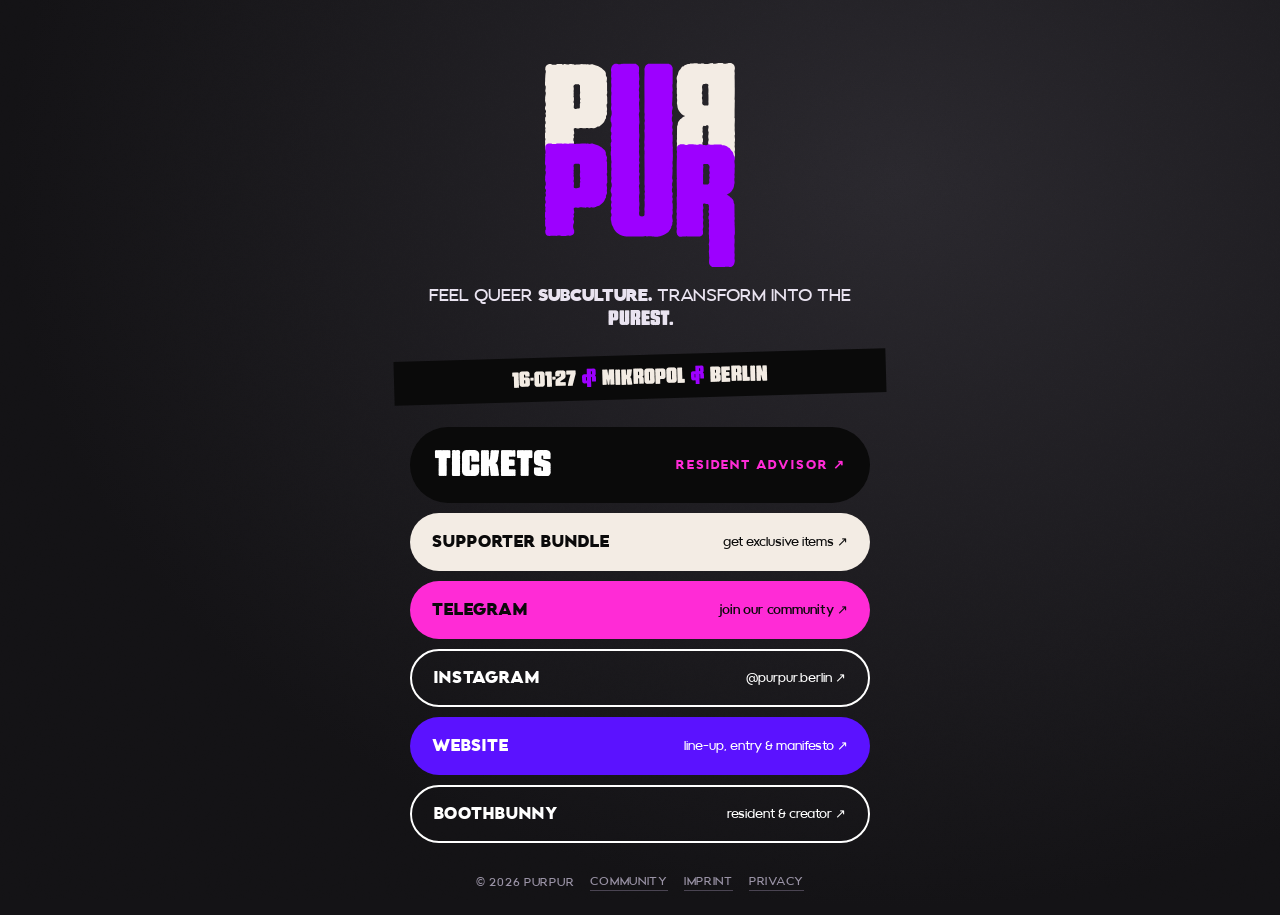
==== link/index.html @ bc2d2ac1 "Linkseite unter /link/ fuer die Profil-Biografien Eigenstaendige Seite im Tape-Look: Wortmarke, Clai" ====
<!doctype html>
<html lang="en">
<head>
<meta charset="utf-8" />
<meta name="viewport" content="width=device-width, initial-scale=1" />
<title>PURPUR / Links</title>
<meta name="description" content="All PURPUR links in one place: tickets, supporter bundle, Telegram and Instagram." />
<!-- Linkseite fuer die Profil-Biografien. Nicht in den Suchindex, damit sie
     der Startseite nicht als duennes Duplikat in die Quere kommt. -->
<meta name="robots" content="noindex, follow" />
<meta name="theme-color" content="#5b12ff" />
<meta property="og:type" content="website" />
<meta property="og:url" content="https://purpur.berlin/link/" />
<meta property="og:site_name" content="PURPUR" />
<meta property="og:title" content="PURPUR. Expressing queer subculture. 16-01-27 | Berlin" />
<meta property="og:description" content="Transform into the purest version of yourself." />
<meta property="og:image" content="https://purpur.berlin/assets/share-card.jpg" />
<meta property="og:image:width" content="1200" />
<meta property="og:image:height" content="1200" />
<meta property="og:image:type" content="image/jpeg" />
<meta property="og:image:alt" content="PURPUR wordmark over a fetish-scene photograph" />
<meta property="og:locale" content="en_GB" />
<meta name="twitter:card" content="summary" />
<meta name="twitter:title" content="PURPUR. Expressing queer subculture. 16-01-27 | Berlin" />
<meta name="twitter:description" content="Transform into the purest version of yourself." />
<meta name="twitter:image" content="https://purpur.berlin/assets/share-card.jpg" />
<link rel="canonical" href="https://purpur.berlin/" />
<link rel="icon" href="/assets/favicon.svg" type="image/svg+xml" />
<link rel="icon" href="/assets/favicon-32.png" sizes="32x32" />
<link rel="apple-touch-icon" href="/assets/apple-touch-icon.png" />
<link rel="preload" href="/assets/fonts/Mosher-Regular.woff2" as="font" type="font/woff2" crossorigin />
<link rel="preload" href="/assets/fonts/GCFurion-ExtraBold.woff2" as="font" type="font/woff2" crossorigin />
<link rel="stylesheet" href="/link/link.css?v=1" />
</head>
<body>
<div class="grain" aria-hidden="true"></div>

<main class="wrap">
  <header class="kopf">
    <a href="/" aria-label="PURPUR home">
      <img src="/Media/Logo_SVG/PURPUR-Logo-PurpleWhite.svg" alt="PURPUR" width="190" height="204" />
    </a>
    <p class="claim">feel queer <b>subculture.</b> transform into the <span class="mosher">purest.</span></p>
  </header>

  <div class="band">
    <span>16-01-27</span><img src="/Media/Logo_SVG/PURPUR-Symbol-Purple.svg" alt="" width="12" height="17" /><span>MIKROPOL</span><img src="/Media/Logo_SVG/PURPUR-Symbol-Purple.svg" alt="" width="12" height="17" /><span>BERLIN</span>
  </div>

  <nav class="reihe" aria-label="PURPUR links">
    <a class="pill pill--haupt" href="https://ra.co/events/2568513">
      <span class="was">Tickets</span>
      <span class="wo">Resident Advisor &#8599;</span>
    </a>
    <a class="pill pill--bone" href="https://boothbunny.net/products/supporter-bundle">
      <span class="was">Supporter bundle</span>
      <span class="wo">get exclusive items &#8599;</span>
    </a>
    <a class="pill pill--hot" href="https://t.me/purpurberlin">
      <span class="was">Telegram</span>
      <span class="wo">join our community &#8599;</span>
    </a>
    <a class="pill pill--linie" href="https://instagram.com/purpur.berlin">
      <span class="was">Instagram</span>
      <span class="wo">@purpur.berlin &#8599;</span>
    </a>
    <a class="pill pill--purpur" href="/">
      <span class="was">Website</span>
      <span class="wo">line-up, entry &amp; manifesto &#8599;</span>
    </a>
    <a class="pill pill--linie" href="https://boothbunny.net/">
      <span class="was">Boothbunny</span>
      <span class="wo">resident &amp; creator &#8599;</span>
    </a>
  </nav>

  <footer class="fuss">
    <span>&copy; 2026 PURPUR</span>
    <a href="/community.html">Community</a>
    <a href="/imprint.html">Imprint</a>
    <a href="/privacy.html">Privacy</a>
  </footer>
</main>
</body>
</html>
---- link/link.css ----
/* PURPUR — Linkseite unter /link/
   Eigenstaendig: eigene Schriftdeklarationen und Farben, damit die Seite nicht
   an den Inline-Massen der Startseite haengt. Dieselben Dateien wie dort, also
   aus dem Cache. */

@font-face { font-family: "Mosher"; src: url("/assets/fonts/Mosher-Regular.woff2") format("woff2"); font-weight: 400; font-style: normal; font-display: swap; size-adjust: 116%; }
@font-face { font-family: "Furion"; src: url("/assets/fonts/GCFurion-Thin.woff2") format("woff2"); font-weight: 100; font-display: swap; }
@font-face { font-family: "Furion"; src: url("/assets/fonts/GCFurion-Regular.woff2") format("woff2"); font-weight: 400; font-display: swap; }
@font-face { font-family: "Furion"; src: url("/assets/fonts/GCFurion-Medium.woff2") format("woff2"); font-weight: 500; font-display: swap; }
@font-face { font-family: "Furion"; src: url("/assets/fonts/GCFurion-Bold.woff2") format("woff2"); font-weight: 700; font-display: swap; }
@font-face { font-family: "Furion"; src: url("/assets/fonts/GCFurion-ExtraBold.woff2") format("woff2"); font-weight: 800; font-display: swap; }
@font-face { font-family: "Furion"; src: url("/assets/fonts/GCFurion-Black.woff2") format("woff2"); font-weight: 900; font-display: swap; }

:root {
  --ground: #5b12ff;
  --hot: #ff2bd6;
  --black: #0a0a0a;
  --bone: #f3ece4;
  --acid: #e2ff00;
  --font-titel: "Mosher", "Arial Black", sans-serif;
  --font-text: "Furion", "Helvetica Neue", Arial, sans-serif;
  color-scheme: dark;
}

* { box-sizing: border-box; }
html { -webkit-text-size-adjust: 100%; overflow-x: hidden; }
body {
  margin: 0;
  min-height: 100svh;
  /* Das Datumsband ragt bewusst seitlich heraus -- ohne das hier gaebe es
     dadurch eine waagerechte Bildlaufleiste. */
  overflow-x: hidden;
  background: #1c1b1f radial-gradient(ellipse at 70% 20%, #2c2a30 0%, #141316 70%) no-repeat;
  color: #fff;
  font-family: var(--font-text);
  display: flex;
  flex-direction: column;
  align-items: center;
  /* Platz unten fuer die Leiste des Browsers auf dem Handy */
  padding: clamp(32px, 7vh, 72px) 16px calc(24px + env(safe-area-inset-bottom));
}

/* Koerniges Rauschen wie auf der Startseite */
.grain {
  position: fixed;
  inset: 0;
  pointer-events: none;
  z-index: 0;
  background: url("/Media/Tape/noise.png") repeat;
  background-size: 180px 180px;
  opacity: .5;
  mix-blend-mode: multiply;
  filter: grayscale(1);
}

.wrap {
  position: relative;
  z-index: 1;
  width: 100%;
  max-width: 460px;
  display: flex;
  flex-direction: column;
  gap: 22px;
}

/* ---------- Kopf ---------- */
.kopf { display: flex; flex-direction: column; align-items: center; gap: 14px; text-align: center; }
.kopf img { width: clamp(140px, 42vw, 190px); height: auto; }
.claim {
  margin: 0;
  font-size: clamp(15px, 4.2vw, 18px);
  line-height: 1.2;
  text-transform: uppercase;
  color: #e9e3f0;
}
.claim b { font-weight: 900; }
.claim .mosher { font-family: var(--font-titel); font-weight: 400; }

/* Datumsband, leicht schraeg wie das Absperrband */
.band {
  align-self: stretch;
  /* Genau die Seitenpolsterung des Bodys zurueck, damit das Band von Kante
     zu Kante laeuft, ohne die Seite breiter zu machen. */
  margin: 2px -16px 6px;
  padding: 9px 0;
  transform: rotate(-1.6deg);
  background: var(--black);
  color: var(--bone);
  font-family: var(--font-titel);
  font-size: clamp(15px, 4.4vw, 19px);
  text-align: center;
  white-space: nowrap;
  overflow: hidden;
}
.band span { margin: 0 6px; }
.band img { height: 1em; width: auto; vertical-align: -0.12em; }

/* ---------- Knoepfe ---------- */
.reihe { display: flex; flex-direction: column; gap: 10px; }
.pill {
  display: flex;
  flex-wrap: wrap;
  justify-content: space-between;
  align-items: center;
  gap: 6px;
  min-height: 58px;
  padding: 10px 22px;
  border-radius: 999px;
  text-decoration: none;
  transition: transform .15s ease;
}
.pill:hover, .pill:focus-visible { transform: scale(1.02); }
.pill .was { font-size: clamp(15px, 4.3vw, 17px); font-weight: 800; text-transform: uppercase; letter-spacing: .06em; }
.pill .wo { font-size: 13px; font-weight: 400; }

.pill--haupt { min-height: 76px; padding: 12px 24px; background: var(--black); color: #fff; }
.pill--haupt .was { font-family: var(--font-titel); font-weight: 400; font-size: clamp(26px, 8vw, 32px); letter-spacing: 0; line-height: 1; }
.pill--haupt .wo { font-weight: 700; letter-spacing: .14em; text-transform: uppercase; color: var(--hot); }

.pill--bone { background: var(--bone); color: var(--black); }
.pill--hot { background: var(--hot); color: var(--black); }
.pill--hot .wo { font-weight: 500; }
.pill--linie { border: 2px solid #fff; color: #fff; }
.pill--purpur { background: var(--ground); color: #fff; }

a:focus-visible { outline: 2px solid var(--acid); outline-offset: 3px; }

/* ---------- Fuss ---------- */
.fuss {
  margin-top: 10px;
  display: flex;
  flex-wrap: wrap;
  justify-content: center;
  align-items: center;
  gap: 6px 16px;
  font-size: 12px;
  letter-spacing: .06em;
  text-transform: uppercase;
  color: #9a93a6;
}
.fuss a { color: #9a93a6; text-decoration: none; border-bottom: 1px solid #4a4452; padding-bottom: 1px; }
.fuss a:hover, .fuss a:focus-visible { color: #fff; border-bottom-color: #fff; }

@media (prefers-reduced-motion: reduce) {
  .pill { transition: none; }
}
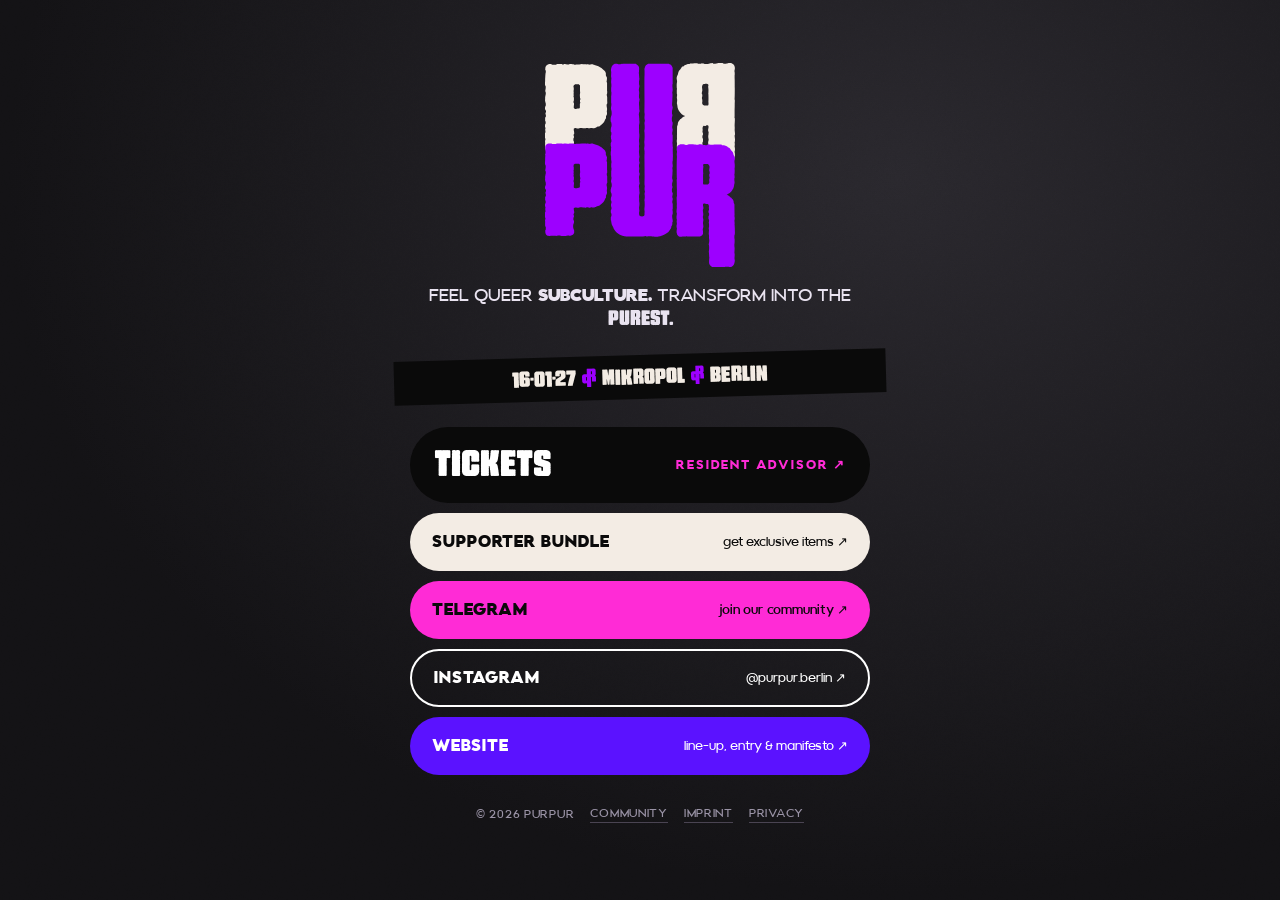
==== commit 4779297a: "Boothbunny-Knopf von der Linkseite genommen Co-Authored-By: Claude Opus 5 <noreply@anthropic.com> Cl" ====
--- a/link/index.html
+++ b/link/index.html
@@ -68,10 +68,6 @@
       <span class="was">Website</span>
       <span class="wo">line-up, entry &amp; manifesto &#8599;</span>
     </a>
-    <a class="pill pill--linie" href="https://boothbunny.net/">
-      <span class="was">Boothbunny</span>
-      <span class="wo">resident &amp; creator &#8599;</span>
-    </a>
   </nav>
 
   <footer class="fuss">
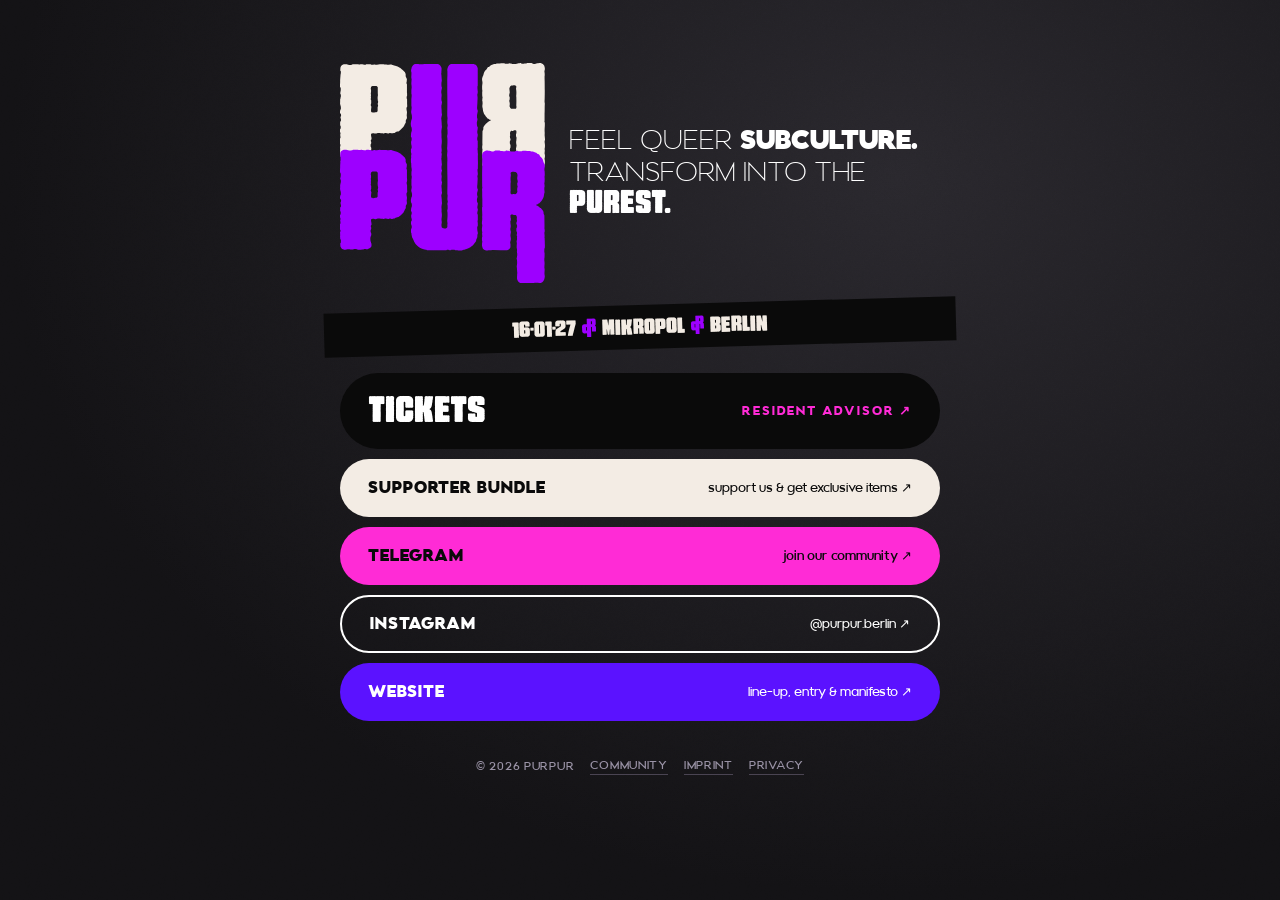
==== commit 78b6db2f: "Linkseite: Kopf und Knoepfe 1:1 wie der Hero der Startseite Mobil war das Logo riesig, der Claim zen" ====
--- a/link/index.html
+++ b/link/index.html
@@ -14,23 +14,26 @@
 <meta property="og:site_name" content="PURPUR" />
 <meta property="og:title" content="PURPUR. Expressing queer subculture. 16-01-27 | Berlin" />
 <meta property="og:description" content="Transform into the purest version of yourself." />
-<meta property="og:image" content="https://purpur.berlin/assets/share-card.jpg" />
+<meta property="og:image" content="https://purpur.berlin/assets/share-card-purpur.jpg?v=2" />
 <meta property="og:image:width" content="1200" />
 <meta property="og:image:height" content="1200" />
 <meta property="og:image:type" content="image/jpeg" />
-<meta property="og:image:alt" content="PURPUR wordmark over a fetish-scene photograph" />
+<meta property="og:image:alt" content="PURPUR wordmark on violet" />
 <meta property="og:locale" content="en_GB" />
 <meta name="twitter:card" content="summary" />
 <meta name="twitter:title" content="PURPUR. Expressing queer subculture. 16-01-27 | Berlin" />
 <meta name="twitter:description" content="Transform into the purest version of yourself." />
-<meta name="twitter:image" content="https://purpur.berlin/assets/share-card.jpg" />
+<meta name="twitter:image" content="https://purpur.berlin/assets/share-card-purpur.jpg?v=2" />
 <link rel="canonical" href="https://purpur.berlin/" />
 <link rel="icon" href="/assets/favicon.svg" type="image/svg+xml" />
 <link rel="icon" href="/assets/favicon-32.png" sizes="32x32" />
 <link rel="apple-touch-icon" href="/assets/apple-touch-icon.png" />
 <link rel="preload" href="/assets/fonts/Mosher-Regular.woff2" as="font" type="font/woff2" crossorigin />
 <link rel="preload" href="/assets/fonts/GCFurion-ExtraBold.woff2" as="font" type="font/woff2" crossorigin />
-<link rel="stylesheet" href="/link/link.css?v=1" />
+<link rel="preload" href="/assets/fonts/GCFurion-Thin.woff2" as="font" type="font/woff2" crossorigin />
+<link rel="preload" href="/assets/fonts/GCFurion-Black.woff2" as="font" type="font/woff2" crossorigin />
+<link rel="stylesheet" href="/link/link.css?v=2" />
+<script src="/assets/stats.js" defer></script>
 </head>
 <body>
 <div class="grain" aria-hidden="true"></div>
@@ -40,7 +43,7 @@
     <a href="/" aria-label="PURPUR home">
       <img src="/Media/Logo_SVG/PURPUR-Logo-PurpleWhite.svg" alt="PURPUR" width="190" height="204" />
     </a>
-    <p class="claim">feel queer <b>subculture.</b> transform into the <span class="mosher">purest.</span></p>
+    <p class="claim"><span class="duenn">feel queer</span> <b>subculture.</b> <span class="duenn">transform into the</span> <span class="mosher">purest.</span></p>
   </header>
 
   <div class="band">
@@ -54,7 +57,7 @@
     </a>
     <a class="pill pill--bone" href="https://boothbunny.net/products/supporter-bundle">
       <span class="was">Supporter bundle</span>
-      <span class="wo">get exclusive items &#8599;</span>
+      <span class="wo"><span class="nur-breit">support us &amp; </span><span class="nur-mittel">get </span>exclusive items &#8599;</span>
     </a>
     <a class="pill pill--hot" href="https://t.me/purpurberlin">
       <span class="was">Telegram</span>
--- a/link/link.css
+++ b/link/link.css
@@ -57,22 +57,27 @@
   position: relative;
   z-index: 1;
   width: 100%;
-  max-width: 460px;
+  max-width: 600px;
   display: flex;
   flex-direction: column;
-  gap: 22px;
+  gap: 28px;
 }
 
-/* ---------- Kopf ---------- */
-.kopf { display: flex; flex-direction: column; align-items: center; gap: 14px; text-align: center; }
-.kopf img { width: clamp(140px, 42vw, 190px); height: auto; }
+/* ---------- Kopf: Werte 1:1 wie der Hero der Startseite ----------
+   Logo und Claim nebeneinander, Claim duenn/fett gemischt. Aendert sich
+   der Hero dort, hier mitziehen. */
+.kopf { display: flex; flex-wrap: wrap; align-items: center; gap: 24px; }
+.kopf a { line-height: 0; }
+.kopf img { width: clamp(160px, 16vw, 240px); height: auto; }
 .claim {
   margin: 0;
-  font-size: clamp(15px, 4.2vw, 18px);
-  line-height: 1.2;
+  flex: 1 1 220px;
+  font-size: clamp(22px, 2.2vw, 32px);
+  line-height: 1.12;
   text-transform: uppercase;
-  color: #e9e3f0;
+  color: #ffffff;
 }
+.claim .duenn { font-weight: 100; }
 .claim b { font-weight: 900; }
 .claim .mosher { font-family: var(--font-titel); font-weight: 400; }
 
@@ -81,7 +86,7 @@
   align-self: stretch;
   /* Genau die Seitenpolsterung des Bodys zurueck, damit das Band von Kante
      zu Kante laeuft, ohne die Seite breiter zu machen. */
-  margin: 2px -16px 6px;
+  margin: -6px -16px -4px;
   padding: 9px 0;
   transform: rotate(-1.6deg);
   background: var(--black);
@@ -95,26 +100,26 @@
 .band span { margin: 0 6px; }
 .band img { height: 1em; width: auto; vertical-align: -0.12em; }
 
-/* ---------- Knoepfe ---------- */
+/* ---------- Knoepfe: Werte 1:1 wie auf der Startseite ---------- */
 .reihe { display: flex; flex-direction: column; gap: 10px; }
 .pill {
   display: flex;
   flex-wrap: wrap;
   justify-content: space-between;
   align-items: center;
-  gap: 6px;
+  gap: 8px;
   min-height: 58px;
-  padding: 10px 22px;
+  padding: 10px 28px;
   border-radius: 999px;
   text-decoration: none;
   transition: transform .15s ease;
 }
 .pill:hover, .pill:focus-visible { transform: scale(1.02); }
-.pill .was { font-size: clamp(15px, 4.3vw, 17px); font-weight: 800; text-transform: uppercase; letter-spacing: .06em; }
+.pill .was { font-size: 17px; font-weight: 800; text-transform: uppercase; letter-spacing: .06em; }
 .pill .wo { font-size: 13px; font-weight: 400; }
 
-.pill--haupt { min-height: 76px; padding: 12px 24px; background: var(--black); color: #fff; }
-.pill--haupt .was { font-family: var(--font-titel); font-weight: 400; font-size: clamp(26px, 8vw, 32px); letter-spacing: 0; line-height: 1; }
+.pill--haupt { min-height: 76px; padding: 12px 28px; background: var(--black); color: #fff; }
+.pill--haupt .was { font-family: var(--font-titel); font-weight: 400; font-size: 32px; letter-spacing: 0; line-height: 1; }
 .pill--haupt .wo { font-weight: 700; letter-spacing: .14em; text-transform: uppercase; color: var(--hot); }
 
 .pill--bone { background: var(--bone); color: var(--black); }
@@ -122,6 +127,21 @@
 .pill--hot .wo { font-weight: 500; }
 .pill--linie { border: 2px solid #fff; color: #fff; }
 .pill--purpur { background: var(--ground); color: #fff; }
+
+/* Handy: wie die Startseite */
+@media (max-width: 760px) {
+  .wrap { gap: 22px; }
+  .kopf { gap: 16px; }
+  .kopf img { width: 132px; }
+  .claim { font-size: 22px; flex-basis: 150px; }
+  .pill { padding-left: 22px; padding-right: 22px; }
+  .pill .was { font-size: 15px; }
+  .pill--haupt .was { font-size: 28px; }
+  .nur-breit { display: none; }
+}
+@media (max-width: 420px) {
+  .nur-mittel { display: none; }
+}
 
 a:focus-visible { outline: 2px solid var(--acid); outline-offset: 3px; }
 
